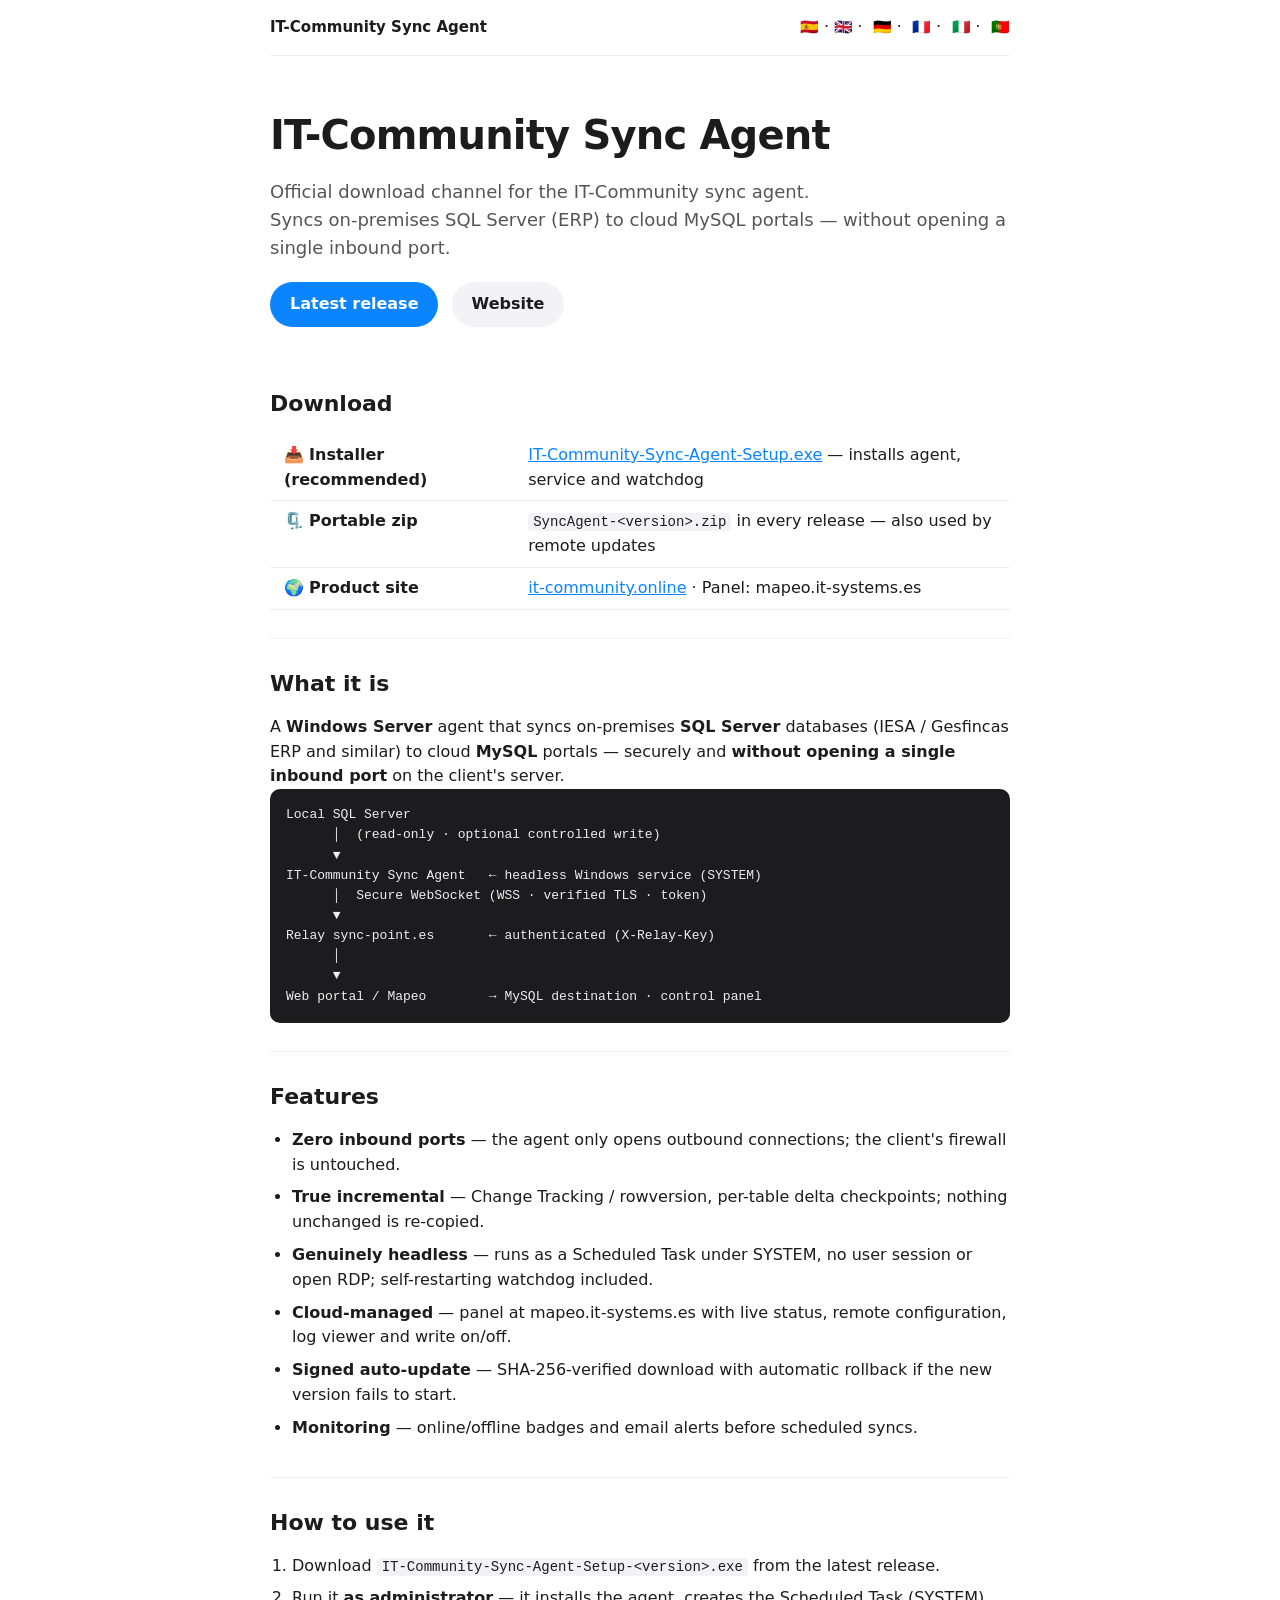
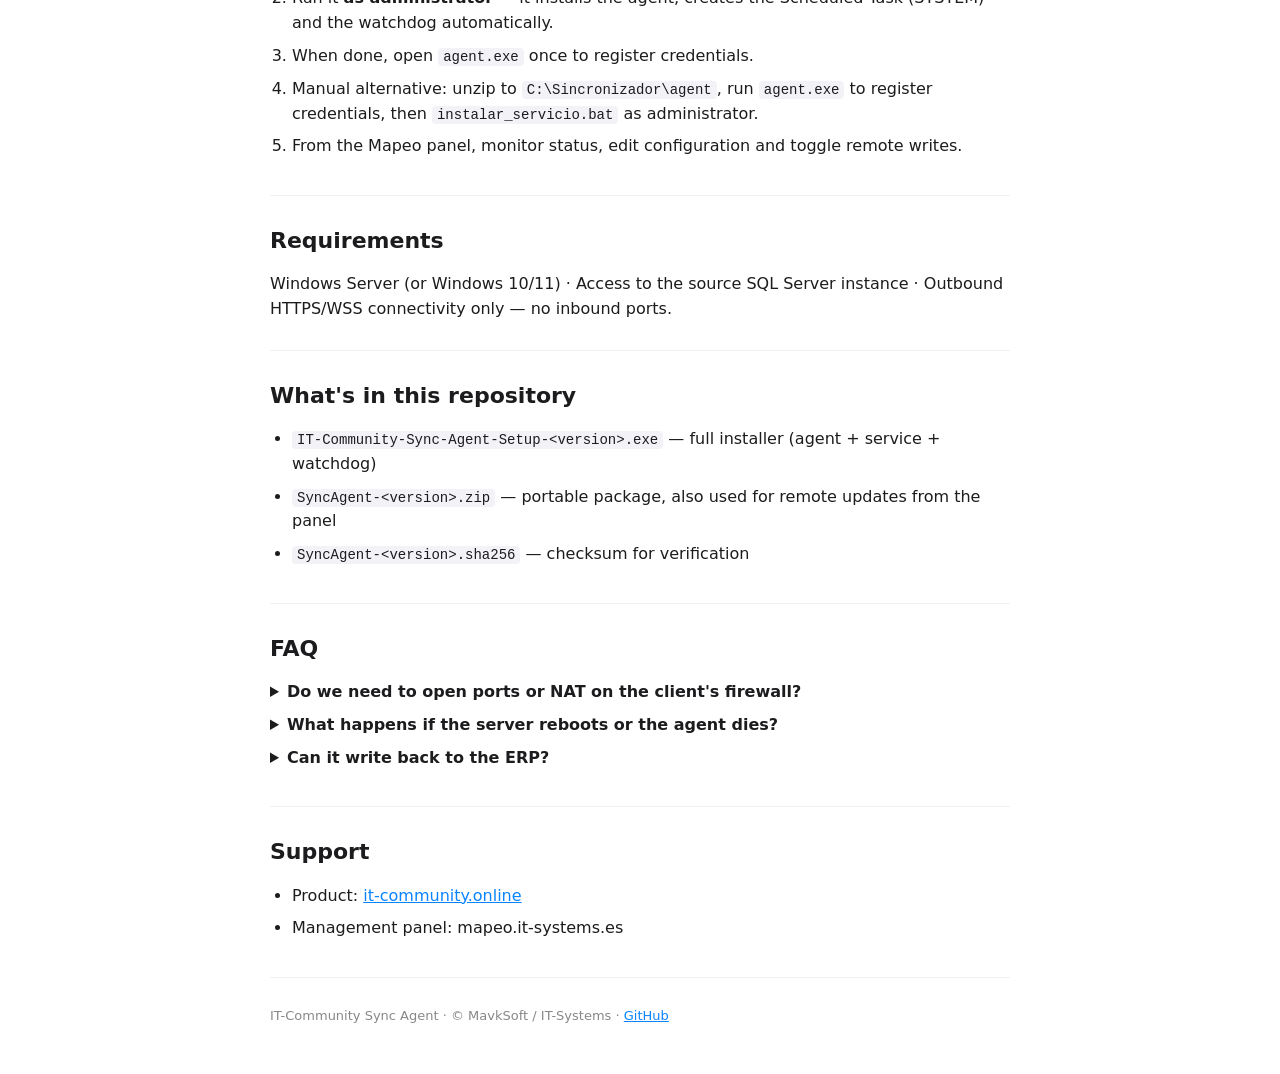
==== docs/en.html @ 8b7dd5f9 "docs: screenshots, LICENSE/SECURITY/SUPPORT, CHANGELOG, issue templates, funding, docs site" ====
<!doctype html><html lang="en"><head><meta charset="utf-8">
<meta name="viewport" content="width=device-width,initial-scale=1">
<title>IT-Community Sync Agent — docs</title>
<link rel="stylesheet" href="style.css"></head><body>
<nav><strong>IT-Community Sync Agent</strong><span class="langs"><a href="?lang=es">🇪🇸</a> · <strong>🇬🇧</strong> · <a href="?lang=de">🇩🇪</a> · <a href="?lang=fr">🇫🇷</a> · <a href="?lang=it">🇮🇹</a> · <a href="?lang=pt">🇵🇹</a></span></nav>
<header><h1>IT-Community Sync Agent</h1><p class="tag">Official download channel for the IT-Community sync agent.<br>Syncs on-premises SQL Server (ERP) to cloud MySQL portals — without opening a single inbound port.</p>
<p><a class="btn" href="https://github.com/mavksoft/it-community-sync-agent-releases/releases/latest">Latest release</a>
<a class="btn ghost" href="https://it-community.online">Website</a></p></header>
<main>
<section><h2>Download</h2><table><tr><td>📥 <strong>Installer (recommended)</strong></td><td><a href="https://github.com/mavksoft/it-community-sync-agent-releases/releases/latest">IT-Community-Sync-Agent-Setup.exe</a> — installs agent, service and watchdog</td></tr><tr><td>🗜️ <strong>Portable zip</strong></td><td><code>SyncAgent-&lt;version&gt;.zip</code> in every release — also used by remote updates</td></tr><tr><td>🌍 <strong>Product site</strong></td><td><a href="https://it-community.online">it-community.online</a> · Panel: mapeo.it-systems.es</td></tr></table></section>
<section><h2>What it is</h2><p>A <strong>Windows Server</strong> agent that syncs on-premises <strong>SQL Server</strong> databases (IESA / Gesfincas ERP and similar) to cloud <strong>MySQL</strong> portals — securely and <strong>without opening a single inbound port</strong> on the client&#x27;s server.</p>
<pre>Local SQL Server
      │  (read-only · optional controlled write)
      ▼
IT-Community Sync Agent   ← headless Windows service (SYSTEM)
      │  Secure WebSocket (WSS · verified TLS · token)
      ▼
Relay sync-point.es       ← authenticated (X-Relay-Key)
      │
      ▼
Web portal / Mapeo        → MySQL destination · control panel</pre></section>
<section><h2>Features</h2><ul><li><strong>Zero inbound ports</strong> — the agent only opens outbound connections; the client&#x27;s firewall is untouched.</li><li><strong>True incremental</strong> — Change Tracking / rowversion, per-table delta checkpoints; nothing unchanged is re-copied.</li><li><strong>Genuinely headless</strong> — runs as a Scheduled Task under SYSTEM, no user session or open RDP; self-restarting watchdog included.</li><li><strong>Cloud-managed</strong> — panel at mapeo.it-systems.es with live status, remote configuration, log viewer and write on/off.</li><li><strong>Signed auto-update</strong> — SHA-256-verified download with automatic rollback if the new version fails to start.</li><li><strong>Monitoring</strong> — online/offline badges and email alerts before scheduled syncs.</li></ul></section>
<section><h2>How to use it</h2><ol><li>Download <code>IT-Community-Sync-Agent-Setup-&lt;version&gt;.exe</code> from the latest release.</li><li>Run it <strong>as administrator</strong> — it installs the agent, creates the Scheduled Task (SYSTEM) and the watchdog automatically.</li><li>When done, open <code>agent.exe</code> once to register credentials.</li><li>Manual alternative: unzip to <code>C:\Sincronizador\agent</code>, run <code>agent.exe</code> to register credentials, then <code>instalar_servicio.bat</code> as administrator.</li><li>From the Mapeo panel, monitor status, edit configuration and toggle remote writes.</li></ol></section>
<section><h2>Requirements</h2><p>Windows Server (or Windows 10/11) · Access to the source SQL Server instance · Outbound HTTPS/WSS connectivity only — no inbound ports.</p></section>
<section><h2>What's in this repository</h2><ul><li><code>IT-Community-Sync-Agent-Setup-&lt;version&gt;.exe</code> — full installer (agent + service + watchdog)</li><li><code>SyncAgent-&lt;version&gt;.zip</code> — portable package, also used for remote updates from the panel</li><li><code>SyncAgent-&lt;version&gt;.sha256</code> — checksum for verification</li></ul></section>
<section><h2>FAQ</h2><details><summary>Do we need to open ports or NAT on the client&#x27;s firewall?</summary><p>No. The agent only makes outbound WSS/TLS connections to the relay — it works behind any standard corporate firewall.</p></details><details><summary>What happens if the server reboots or the agent dies?</summary><p>The Scheduled Task starts it at boot and the watchdog relaunches it if it crashes; the panel flags the agent offline if it stops responding.</p></details><details><summary>Can it write back to the ERP?</summary><p>Writing is optional and controlled — toggled from the Mapeo panel.</p></details></section>
<section><h2>Support</h2><ul><li>Product: <a href="https://it-community.online">it-community.online</a></li><li>Management panel: mapeo.it-systems.es</li></ul></section>
<footer>IT-Community Sync Agent · © MavkSoft / IT-Systems · <a href="https://github.com/mavksoft/it-community-sync-agent-releases">GitHub</a></footer>
<script>
const q=new URLSearchParams(location.search),l=q.get('lang');
if(!l&&!document.documentElement.lang===undefined){}
</script></main></body></html>
---- docs/style.css ----
*{box-sizing:border-box;margin:0}body{font:16px/1.55 -apple-system,'Segoe UI',system-ui,sans-serif;color:#1c1c1e;background:#fff;max-width:780px;margin:0 auto;padding:0 20px}
nav{display:flex;justify-content:space-between;align-items:center;padding:16px 0;border-bottom:1px solid #eee;font-size:15px}
nav .langs a{margin-left:6px;text-decoration:none}
header{padding:48px 0 32px}h1{font-size:40px;letter-spacing:-.02em}
.tag{color:#555;font-size:18px;margin:12px 0 20px}
.btn{display:inline-block;background:#0a84ff;color:#fff!important;padding:10px 20px;border-radius:999px;text-decoration:none;font-weight:600}
.btn.ghost{background:#f2f2f7;color:#1c1c1e!important;margin-left:8px}
section{padding:28px 0;border-bottom:1px solid #f0f0f0}h2{font-size:22px;margin-bottom:14px}
ul,ol{padding-left:22px}li{margin:8px 0}td,th{padding:8px 14px;text-align:left;border-bottom:1px solid #eee;vertical-align:top}
table{border-collapse:collapse;width:100%}code{background:#f2f2f7;padding:1px 5px;border-radius:4px;font-size:14px}
pre{background:#1c1c1e;color:#eee;padding:16px;border-radius:10px;overflow:auto;font-size:13px}
details{margin:8px 0}summary{cursor:pointer;font-weight:600}
a{color:#0a84ff}footer{padding:28px 0 48px;color:#888;font-size:13px}
@media(prefers-color-scheme:dark){body{background:#1c1c1e;color:#f2f2f7}nav,section{border-color:#2c2c2e}td,th{border-color:#2c2c2e}.tag{color:#aaa}code{background:#2c2c2e}.btn.ghost{background:#2c2c2e;color:#f2f2f7!important}}
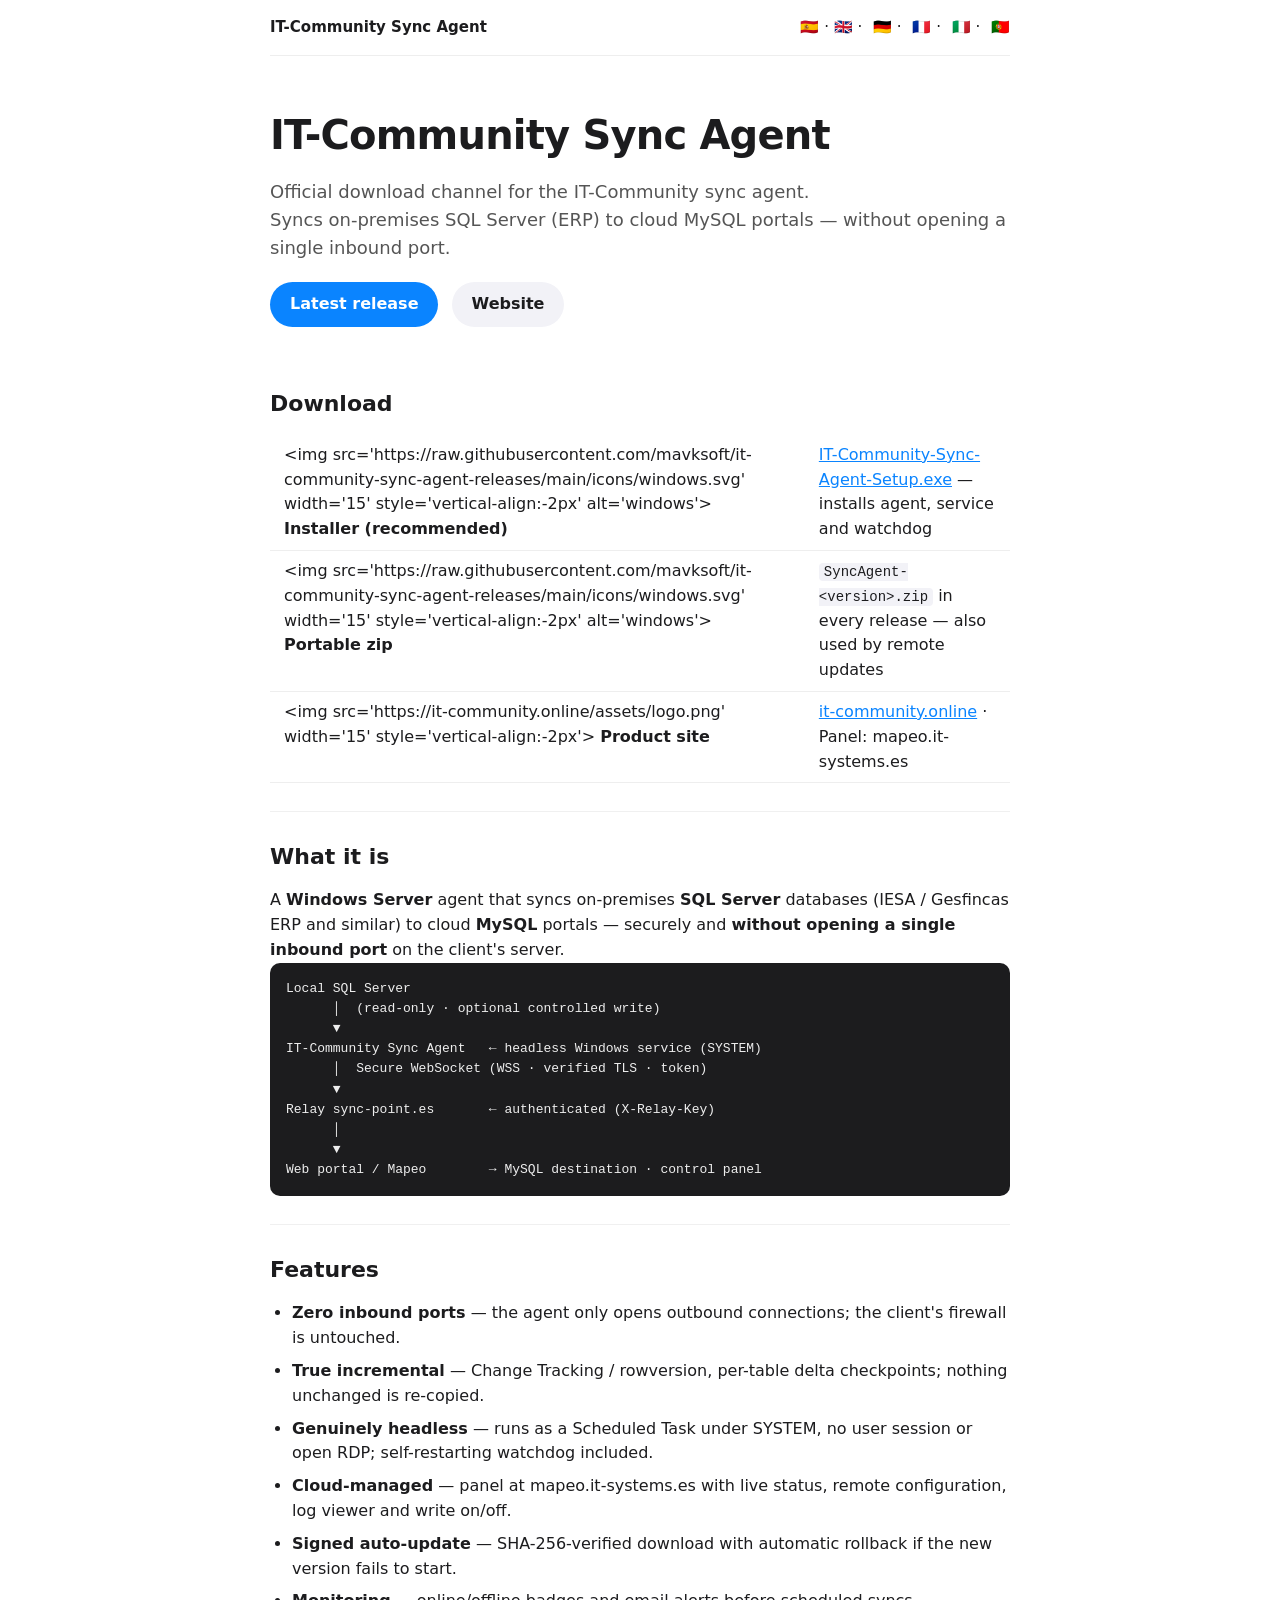
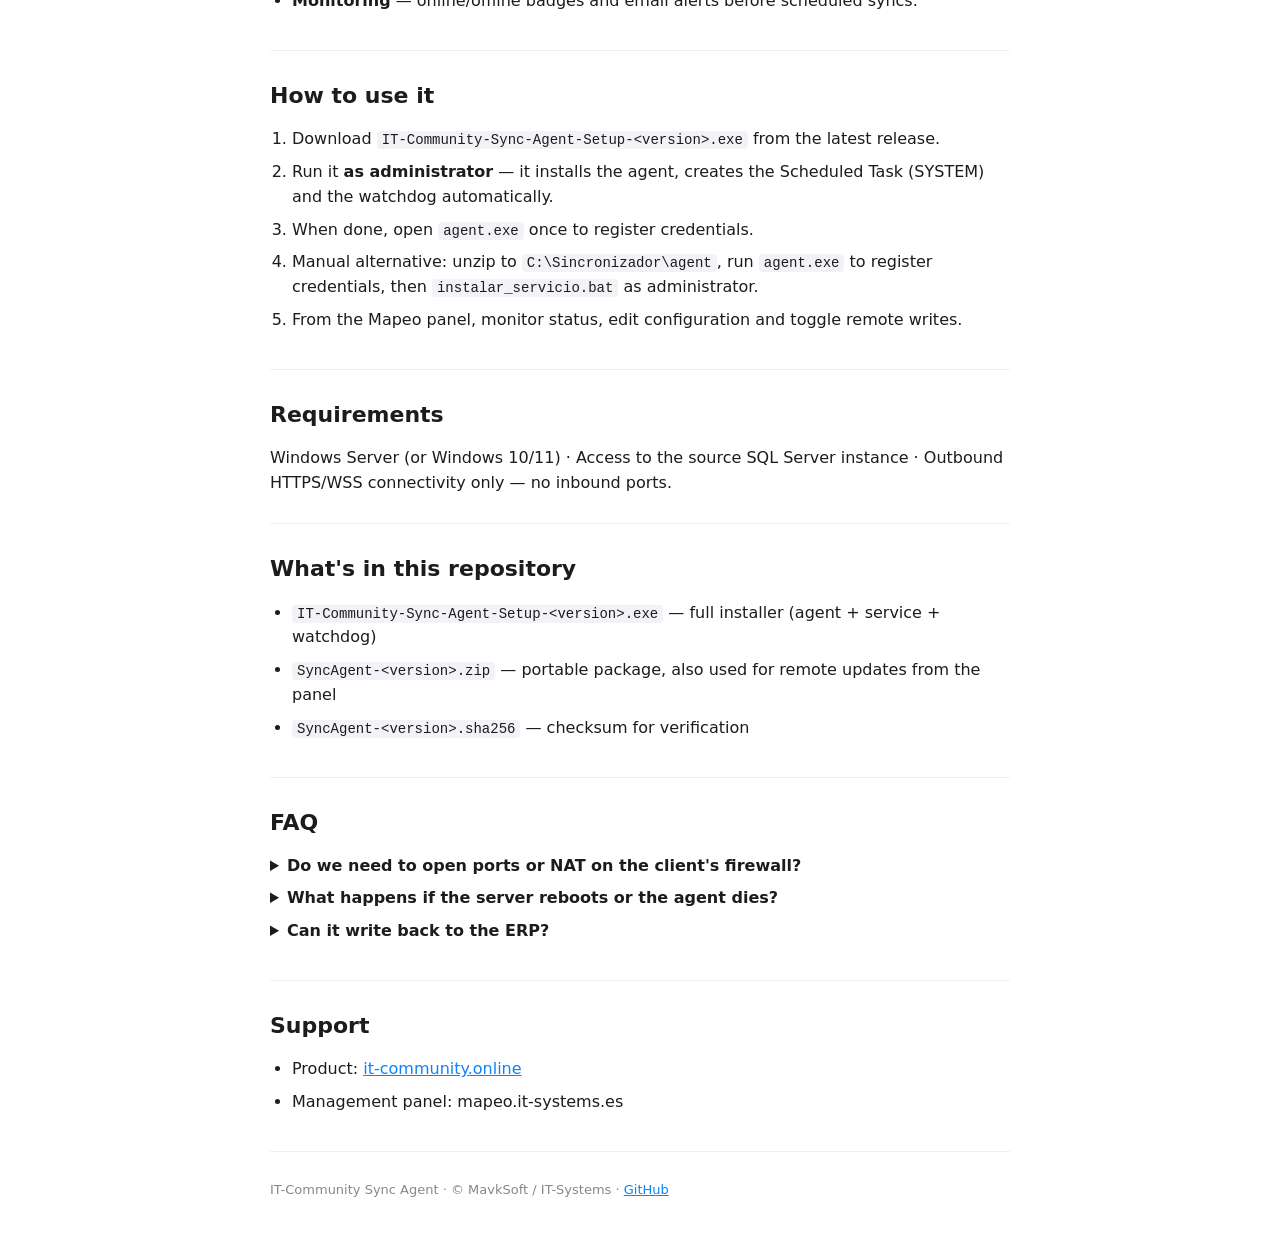
==== commit 8d29f13b: "docs: official platform icons in download tables" ====
--- a/docs/en.html
+++ b/docs/en.html
@@ -7,7 +7,7 @@
 <p><a class="btn" href="https://github.com/mavksoft/it-community-sync-agent-releases/releases/latest">Latest release</a>
 <a class="btn ghost" href="https://it-community.online">Website</a></p></header>
 <main>
-<section><h2>Download</h2><table><tr><td>📥 <strong>Installer (recommended)</strong></td><td><a href="https://github.com/mavksoft/it-community-sync-agent-releases/releases/latest">IT-Community-Sync-Agent-Setup.exe</a> — installs agent, service and watchdog</td></tr><tr><td>🗜️ <strong>Portable zip</strong></td><td><code>SyncAgent-&lt;version&gt;.zip</code> in every release — also used by remote updates</td></tr><tr><td>🌍 <strong>Product site</strong></td><td><a href="https://it-community.online">it-community.online</a> · Panel: mapeo.it-systems.es</td></tr></table></section>
+<section><h2>Download</h2><table><tr><td>&lt;img src=&#x27;https://raw.githubusercontent.com/mavksoft/it-community-sync-agent-releases/main/icons/windows.svg&#x27; width=&#x27;15&#x27; style=&#x27;vertical-align:-2px&#x27; alt=&#x27;windows&#x27;&gt; <strong>Installer (recommended)</strong></td><td><a href="https://github.com/mavksoft/it-community-sync-agent-releases/releases/latest">IT-Community-Sync-Agent-Setup.exe</a> — installs agent, service and watchdog</td></tr><tr><td>&lt;img src=&#x27;https://raw.githubusercontent.com/mavksoft/it-community-sync-agent-releases/main/icons/windows.svg&#x27; width=&#x27;15&#x27; style=&#x27;vertical-align:-2px&#x27; alt=&#x27;windows&#x27;&gt; <strong>Portable zip</strong></td><td><code>SyncAgent-&lt;version&gt;.zip</code> in every release — also used by remote updates</td></tr><tr><td>&lt;img src=&#x27;https://it-community.online/assets/logo.png&#x27; width=&#x27;15&#x27; style=&#x27;vertical-align:-2px&#x27;&gt; <strong>Product site</strong></td><td><a href="https://it-community.online">it-community.online</a> · Panel: mapeo.it-systems.es</td></tr></table></section>
 <section><h2>What it is</h2><p>A <strong>Windows Server</strong> agent that syncs on-premises <strong>SQL Server</strong> databases (IESA / Gesfincas ERP and similar) to cloud <strong>MySQL</strong> portals — securely and <strong>without opening a single inbound port</strong> on the client&#x27;s server.</p>
 <pre>Local SQL Server
       │  (read-only · optional controlled write)
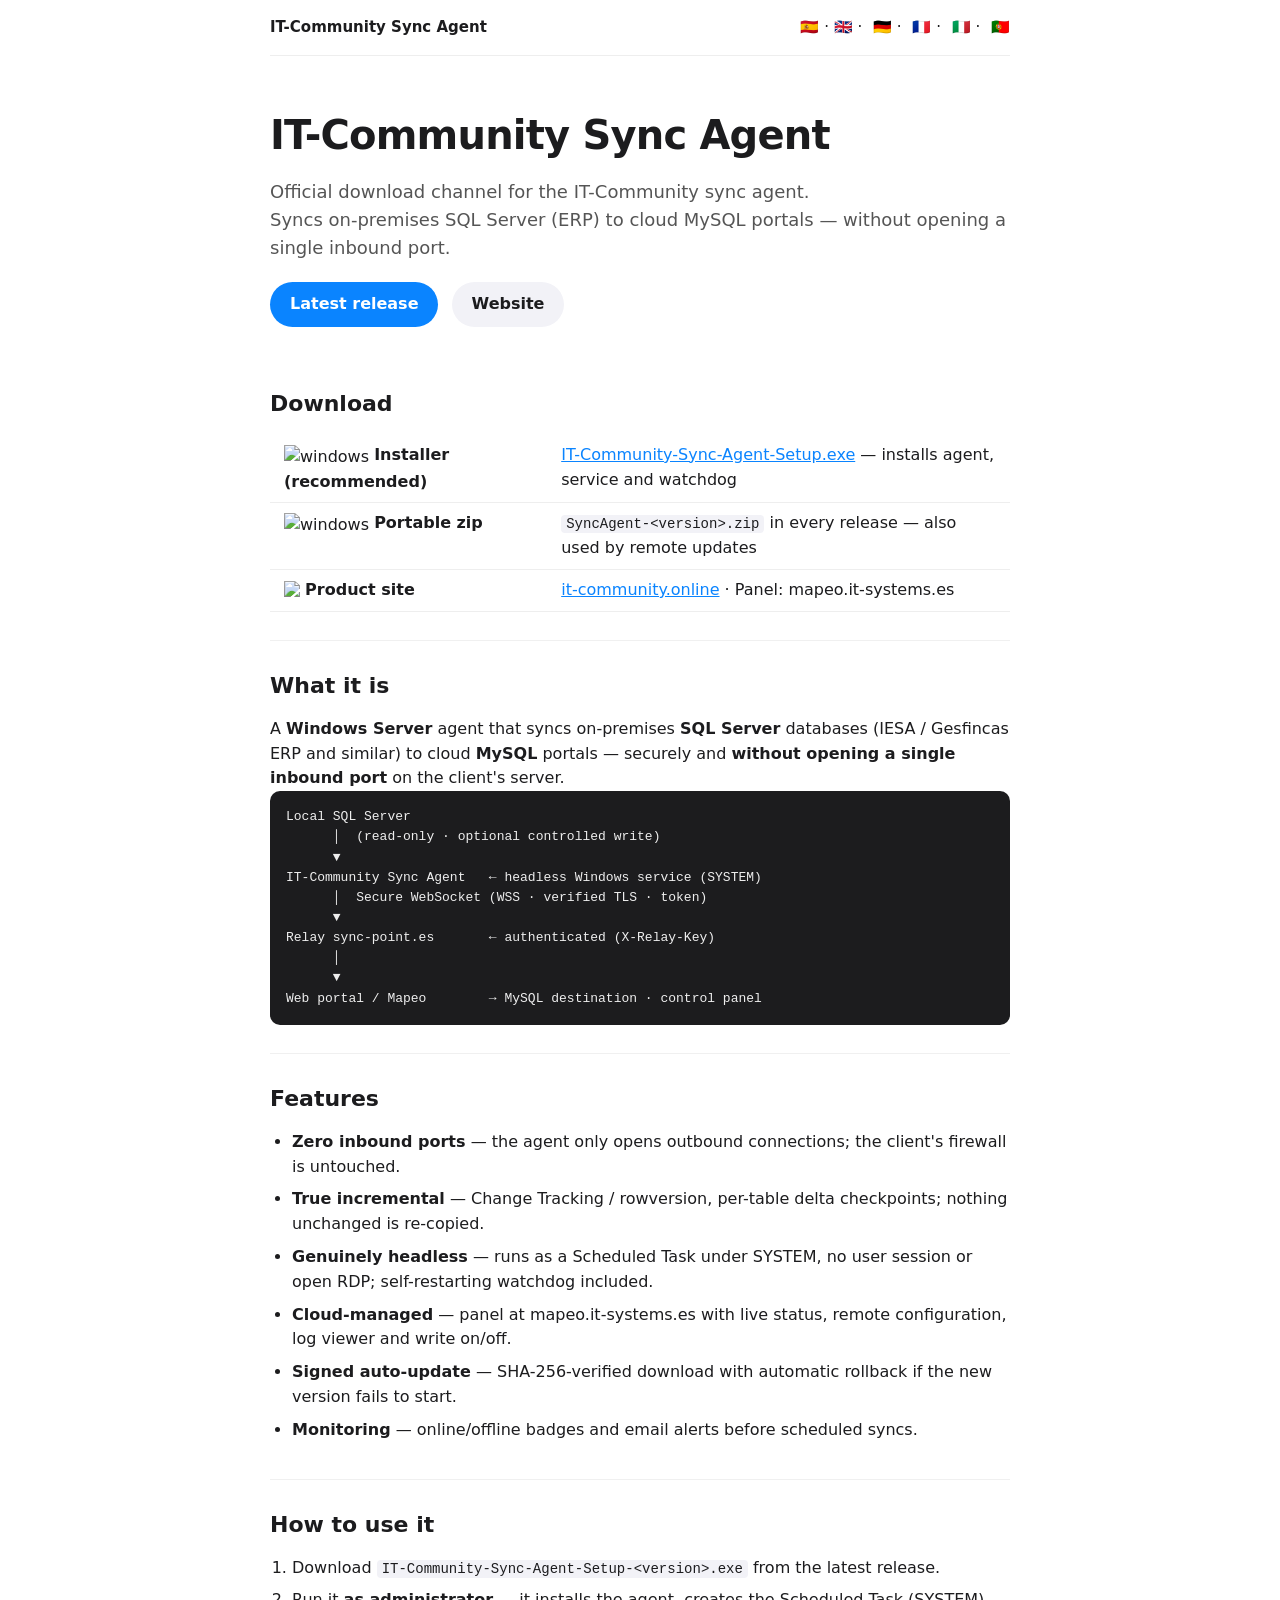
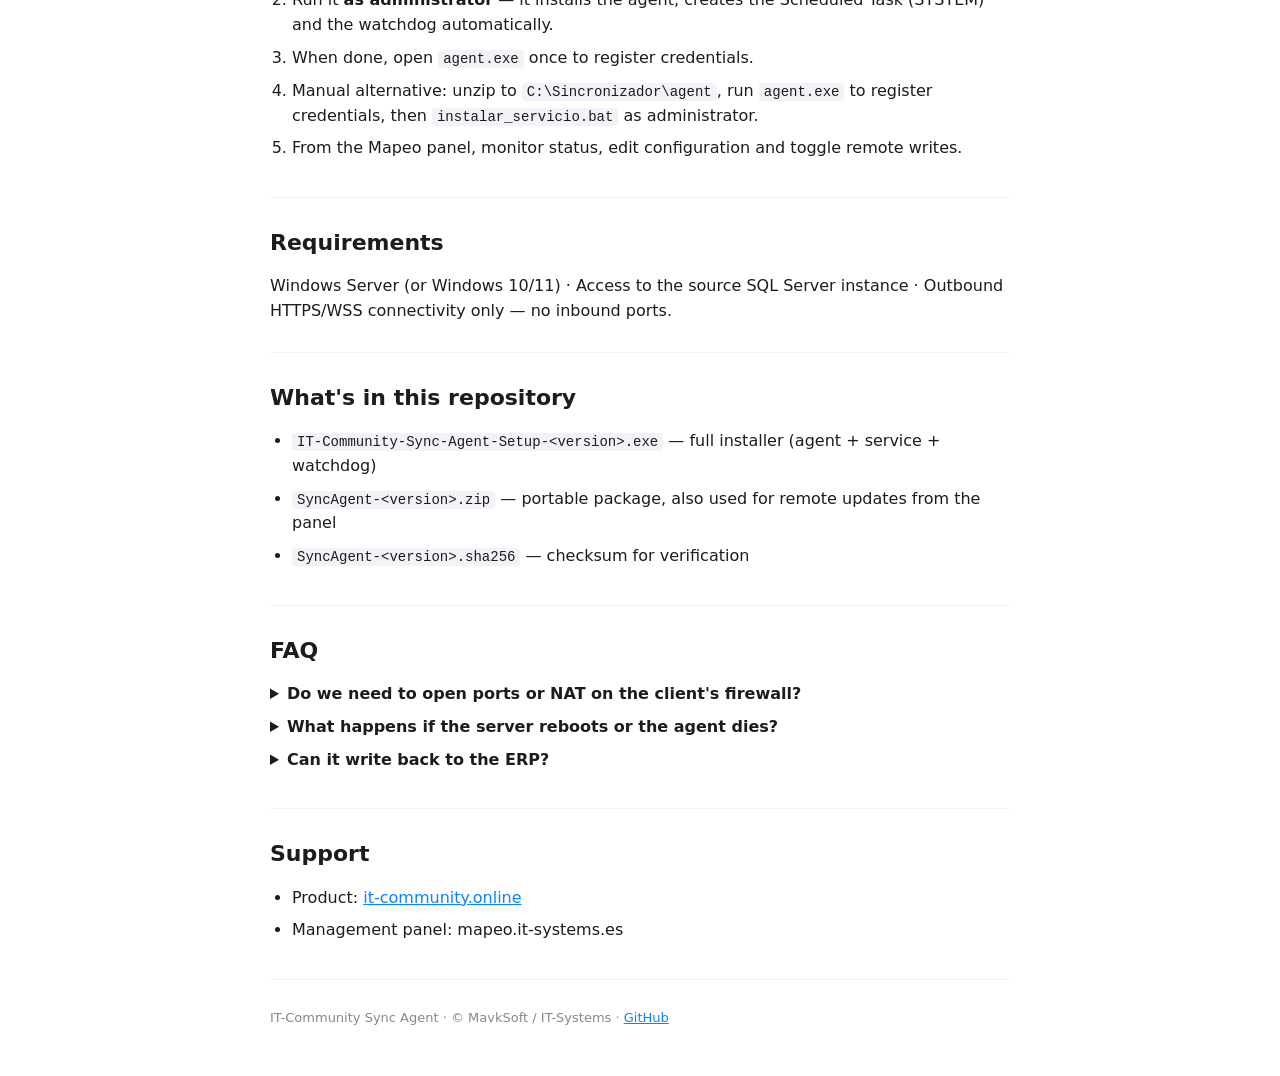
==== commit 6da63909: "fix: unescape img tags in docs pages" ====
--- a/docs/en.html
+++ b/docs/en.html
@@ -7,7 +7,7 @@
 <p><a class="btn" href="https://github.com/mavksoft/it-community-sync-agent-releases/releases/latest">Latest release</a>
 <a class="btn ghost" href="https://it-community.online">Website</a></p></header>
 <main>
-<section><h2>Download</h2><table><tr><td>&lt;img src=&#x27;https://raw.githubusercontent.com/mavksoft/it-community-sync-agent-releases/main/icons/windows.svg&#x27; width=&#x27;15&#x27; style=&#x27;vertical-align:-2px&#x27; alt=&#x27;windows&#x27;&gt; <strong>Installer (recommended)</strong></td><td><a href="https://github.com/mavksoft/it-community-sync-agent-releases/releases/latest">IT-Community-Sync-Agent-Setup.exe</a> — installs agent, service and watchdog</td></tr><tr><td>&lt;img src=&#x27;https://raw.githubusercontent.com/mavksoft/it-community-sync-agent-releases/main/icons/windows.svg&#x27; width=&#x27;15&#x27; style=&#x27;vertical-align:-2px&#x27; alt=&#x27;windows&#x27;&gt; <strong>Portable zip</strong></td><td><code>SyncAgent-&lt;version&gt;.zip</code> in every release — also used by remote updates</td></tr><tr><td>&lt;img src=&#x27;https://it-community.online/assets/logo.png&#x27; width=&#x27;15&#x27; style=&#x27;vertical-align:-2px&#x27;&gt; <strong>Product site</strong></td><td><a href="https://it-community.online">it-community.online</a> · Panel: mapeo.it-systems.es</td></tr></table></section>
+<section><h2>Download</h2><table><tr><td><img src='https://raw.githubusercontent.com/mavksoft/it-community-sync-agent-releases/main/icons/windows.svg' width='15' style='vertical-align:-2px' alt='windows'> <strong>Installer (recommended)</strong></td><td><a href="https://github.com/mavksoft/it-community-sync-agent-releases/releases/latest">IT-Community-Sync-Agent-Setup.exe</a> — installs agent, service and watchdog</td></tr><tr><td><img src='https://raw.githubusercontent.com/mavksoft/it-community-sync-agent-releases/main/icons/windows.svg' width='15' style='vertical-align:-2px' alt='windows'> <strong>Portable zip</strong></td><td><code>SyncAgent-&lt;version&gt;.zip</code> in every release — also used by remote updates</td></tr><tr><td><img src='https://it-community.online/assets/logo.png' width='15' style='vertical-align:-2px'> <strong>Product site</strong></td><td><a href="https://it-community.online">it-community.online</a> · Panel: mapeo.it-systems.es</td></tr></table></section>
 <section><h2>What it is</h2><p>A <strong>Windows Server</strong> agent that syncs on-premises <strong>SQL Server</strong> databases (IESA / Gesfincas ERP and similar) to cloud <strong>MySQL</strong> portals — securely and <strong>without opening a single inbound port</strong> on the client&#x27;s server.</p>
 <pre>Local SQL Server
       │  (read-only · optional controlled write)
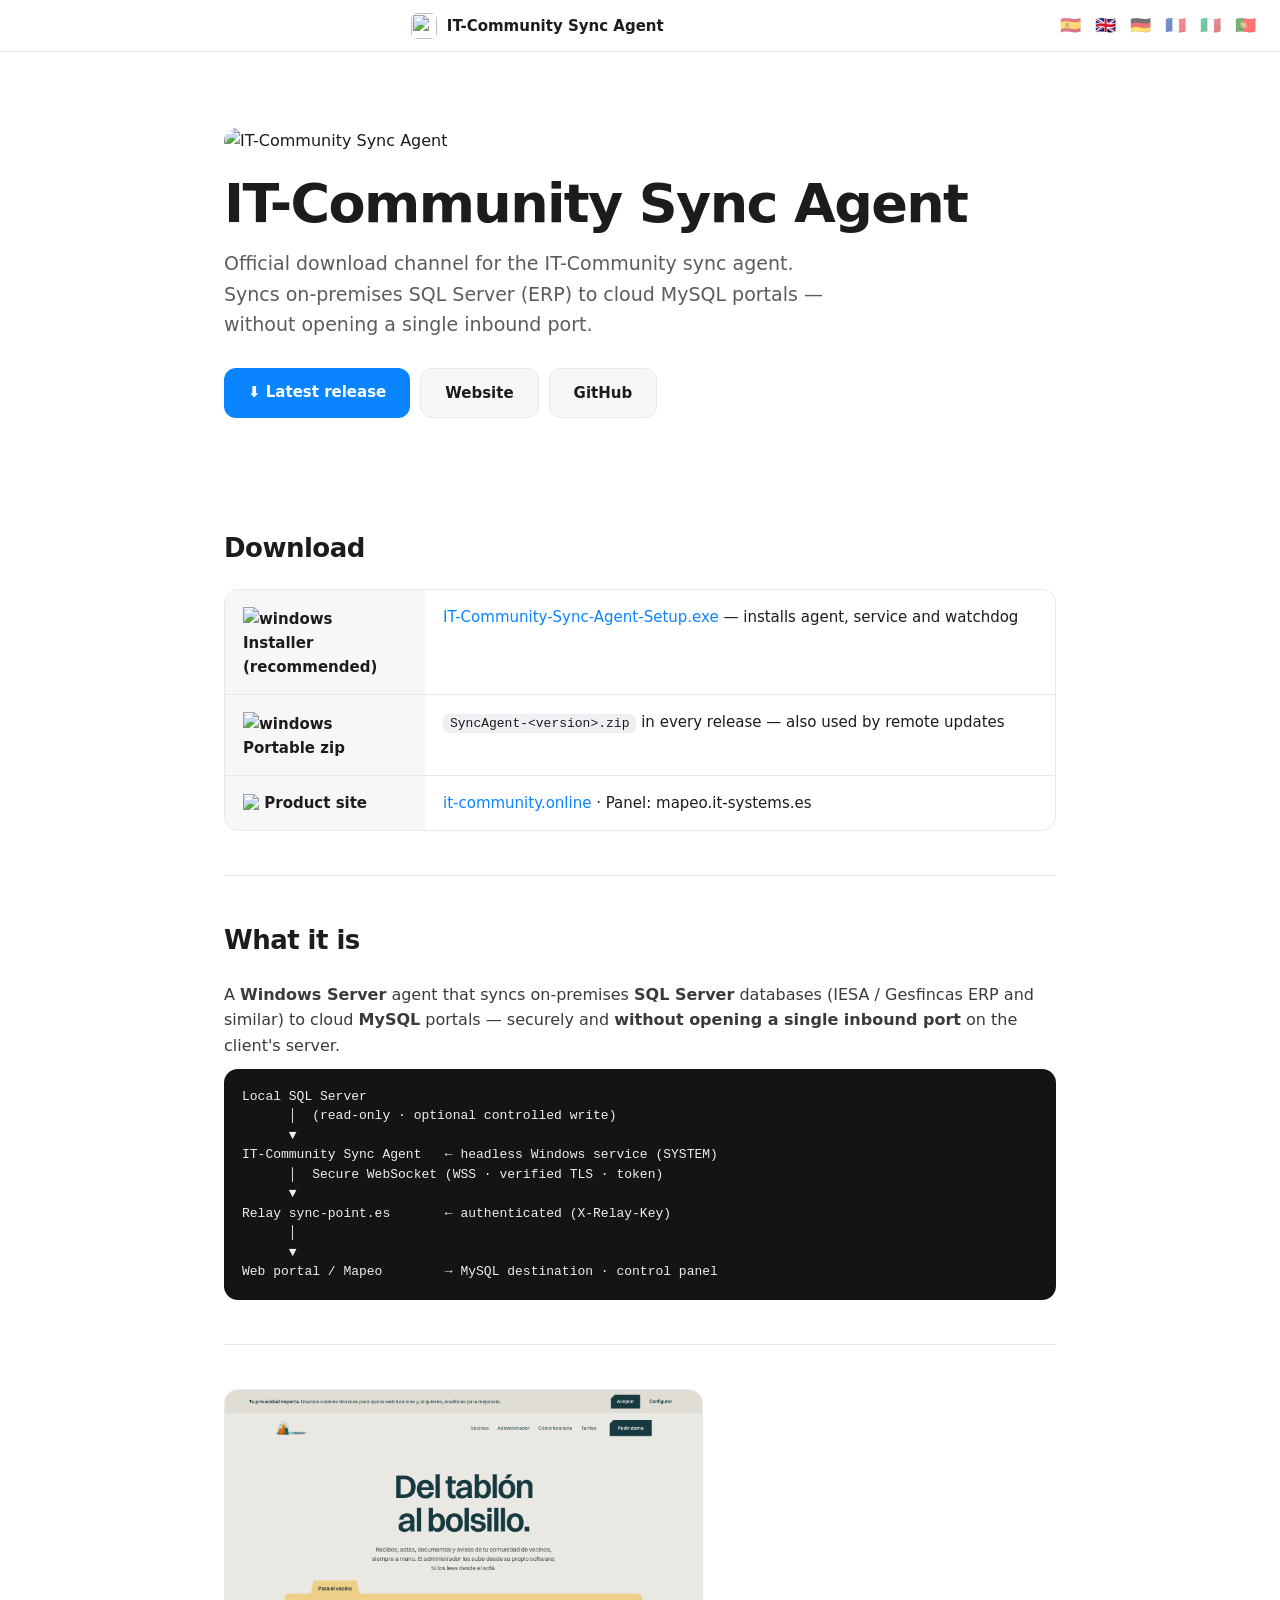
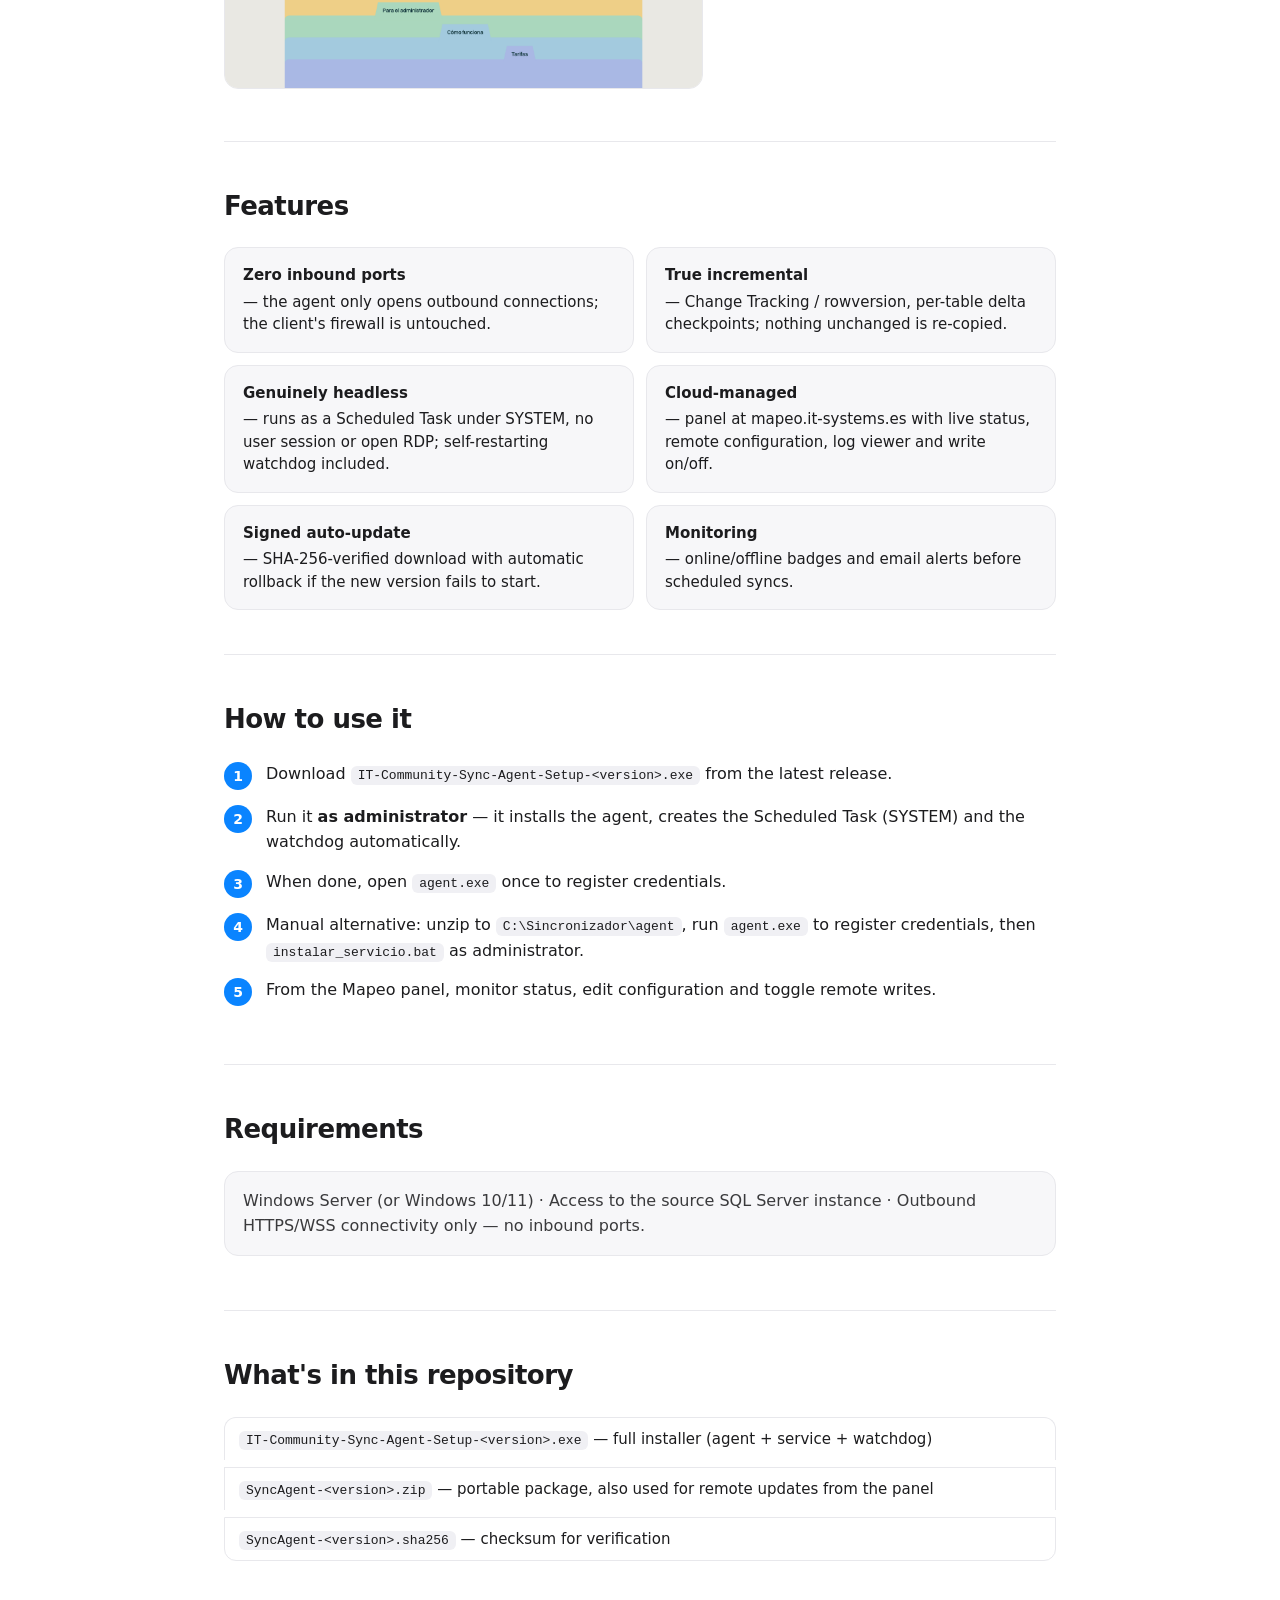
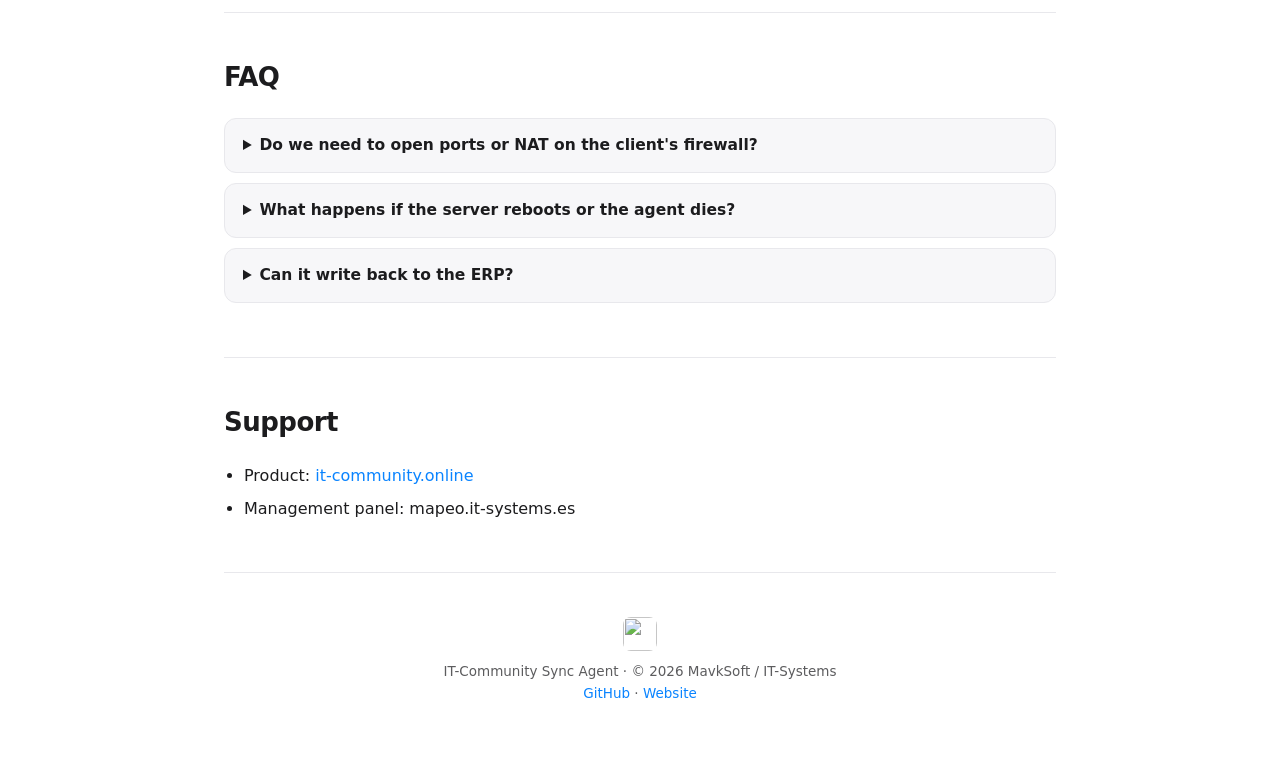
==== commit e959aee4: "docs: redesigned docs site, fixed lang links, filenames" ====
--- a/docs/en.html
+++ b/docs/en.html
@@ -2,12 +2,17 @@
 <meta name="viewport" content="width=device-width,initial-scale=1">
 <title>IT-Community Sync Agent — docs</title>
 <link rel="stylesheet" href="style.css"></head><body>
-<nav><strong>IT-Community Sync Agent</strong><span class="langs"><a href="?lang=es">🇪🇸</a> · <strong>🇬🇧</strong> · <a href="?lang=de">🇩🇪</a> · <a href="?lang=fr">🇫🇷</a> · <a href="?lang=it">🇮🇹</a> · <a href="?lang=pt">🇵🇹</a></span></nav>
-<header><h1>IT-Community Sync Agent</h1><p class="tag">Official download channel for the IT-Community sync agent.<br>Syncs on-premises SQL Server (ERP) to cloud MySQL portals — without opening a single inbound port.</p>
-<p><a class="btn" href="https://github.com/mavksoft/it-community-sync-agent-releases/releases/latest">Latest release</a>
-<a class="btn ghost" href="https://it-community.online">Website</a></p></header>
+<nav><div class="brand"><img src="https://it-community.online/assets/logo.png" alt="">IT-Community Sync Agent</div><div class="langs"><a class="lc" href="es.html">🇪🇸</a> <span class="lc on">🇬🇧</span> <a class="lc" href="de.html">🇩🇪</a> <a class="lc" href="fr.html">🇫🇷</a> <a class="lc" href="it.html">🇮🇹</a> <a class="lc" href="pt.html">🇵🇹</a></div></nav>
+<header>
+<img class="hlogo" src="https://it-community.online/assets/logo.png" alt="IT-Community Sync Agent">
+<h1>IT-Community Sync Agent</h1>
+<p class="tag">Official download channel for the IT-Community sync agent.<br>Syncs on-premises SQL Server (ERP) to cloud MySQL portals — without opening a single inbound port.</p>
+<p class="cta"><a class="btn" href="https://github.com/mavksoft/it-community-sync-agent-releases/releases/latest">⬇ Latest release</a>
+<a class="btn ghost" href="https://it-community.online">Website</a>
+<a class="btn ghost" href="https://github.com/mavksoft/it-community-sync-agent-releases">GitHub</a></p>
+</header>
 <main>
-<section><h2>Download</h2><table><tr><td><img src='https://raw.githubusercontent.com/mavksoft/it-community-sync-agent-releases/main/icons/windows.svg' width='15' style='vertical-align:-2px' alt='windows'> <strong>Installer (recommended)</strong></td><td><a href="https://github.com/mavksoft/it-community-sync-agent-releases/releases/latest">IT-Community-Sync-Agent-Setup.exe</a> — installs agent, service and watchdog</td></tr><tr><td><img src='https://raw.githubusercontent.com/mavksoft/it-community-sync-agent-releases/main/icons/windows.svg' width='15' style='vertical-align:-2px' alt='windows'> <strong>Portable zip</strong></td><td><code>SyncAgent-&lt;version&gt;.zip</code> in every release — also used by remote updates</td></tr><tr><td><img src='https://it-community.online/assets/logo.png' width='15' style='vertical-align:-2px'> <strong>Product site</strong></td><td><a href="https://it-community.online">it-community.online</a> · Panel: mapeo.it-systems.es</td></tr></table></section>
+<section id="dl"><h2>Download</h2><div class="dltable"><div class="dlrow"><div class="dlk"><img src='https://raw.githubusercontent.com/mavksoft/it-community-sync-agent-releases/main/icons/windows.svg' width='15' style='vertical-align:-2px' alt='windows'> <strong>Installer (recommended)</strong></div><div class="dlv"><a href="https://github.com/mavksoft/it-community-sync-agent-releases/releases/latest">IT-Community-Sync-Agent-Setup.exe</a> — installs agent, service and watchdog</div></div><div class="dlrow"><div class="dlk"><img src='https://raw.githubusercontent.com/mavksoft/it-community-sync-agent-releases/main/icons/windows.svg' width='15' style='vertical-align:-2px' alt='windows'> <strong>Portable zip</strong></div><div class="dlv"><code>SyncAgent-&lt;version&gt;.zip</code> in every release — also used by remote updates</div></div><div class="dlrow"><div class="dlk"><img src='https://it-community.online/assets/logo.png' width='15' style='vertical-align:-2px'> <strong>Product site</strong></div><div class="dlv"><a href="https://it-community.online">it-community.online</a> · Panel: mapeo.it-systems.es</div></div></div></section>
 <section><h2>What it is</h2><p>A <strong>Windows Server</strong> agent that syncs on-premises <strong>SQL Server</strong> databases (IESA / Gesfincas ERP and similar) to cloud <strong>MySQL</strong> portals — securely and <strong>without opening a single inbound port</strong> on the client&#x27;s server.</p>
 <pre>Local SQL Server
       │  (read-only · optional controlled write)
@@ -19,14 +24,12 @@
       │
       ▼
 Web portal / Mapeo        → MySQL destination · control panel</pre></section>
-<section><h2>Features</h2><ul><li><strong>Zero inbound ports</strong> — the agent only opens outbound connections; the client&#x27;s firewall is untouched.</li><li><strong>True incremental</strong> — Change Tracking / rowversion, per-table delta checkpoints; nothing unchanged is re-copied.</li><li><strong>Genuinely headless</strong> — runs as a Scheduled Task under SYSTEM, no user session or open RDP; self-restarting watchdog included.</li><li><strong>Cloud-managed</strong> — panel at mapeo.it-systems.es with live status, remote configuration, log viewer and write on/off.</li><li><strong>Signed auto-update</strong> — SHA-256-verified download with automatic rollback if the new version fails to start.</li><li><strong>Monitoring</strong> — online/offline badges and email alerts before scheduled syncs.</li></ul></section>
-<section><h2>How to use it</h2><ol><li>Download <code>IT-Community-Sync-Agent-Setup-&lt;version&gt;.exe</code> from the latest release.</li><li>Run it <strong>as administrator</strong> — it installs the agent, creates the Scheduled Task (SYSTEM) and the watchdog automatically.</li><li>When done, open <code>agent.exe</code> once to register credentials.</li><li>Manual alternative: unzip to <code>C:\Sincronizador\agent</code>, run <code>agent.exe</code> to register credentials, then <code>instalar_servicio.bat</code> as administrator.</li><li>From the Mapeo panel, monitor status, edit configuration and toggle remote writes.</li></ol></section>
-<section><h2>Requirements</h2><p>Windows Server (or Windows 10/11) · Access to the source SQL Server instance · Outbound HTTPS/WSS connectivity only — no inbound ports.</p></section>
-<section><h2>What's in this repository</h2><ul><li><code>IT-Community-Sync-Agent-Setup-&lt;version&gt;.exe</code> — full installer (agent + service + watchdog)</li><li><code>SyncAgent-&lt;version&gt;.zip</code> — portable package, also used for remote updates from the panel</li><li><code>SyncAgent-&lt;version&gt;.sha256</code> — checksum for verification</li></ul></section>
+<section><div class="shots"><img src="../screenshots/website.png" alt="screenshot"></div></section>
+<section><h2>Features</h2><div class='cards'><div class='card'><strong>Zero inbound ports</strong> — the agent only opens outbound connections; the client&#x27;s firewall is untouched.</div><div class='card'><strong>True incremental</strong> — Change Tracking / rowversion, per-table delta checkpoints; nothing unchanged is re-copied.</div><div class='card'><strong>Genuinely headless</strong> — runs as a Scheduled Task under SYSTEM, no user session or open RDP; self-restarting watchdog included.</div><div class='card'><strong>Cloud-managed</strong> — panel at mapeo.it-systems.es with live status, remote configuration, log viewer and write on/off.</div><div class='card'><strong>Signed auto-update</strong> — SHA-256-verified download with automatic rollback if the new version fails to start.</div><div class='card'><strong>Monitoring</strong> — online/offline badges and email alerts before scheduled syncs.</div></div></section>
+<section><h2>How to use it</h2><ol class='steps'><li><span class='n'>1</span><span>Download <code>IT-Community-Sync-Agent-Setup-&lt;version&gt;.exe</code> from the latest release.</span></li><li><span class='n'>2</span><span>Run it <strong>as administrator</strong> — it installs the agent, creates the Scheduled Task (SYSTEM) and the watchdog automatically.</span></li><li><span class='n'>3</span><span>When done, open <code>agent.exe</code> once to register credentials.</span></li><li><span class='n'>4</span><span>Manual alternative: unzip to <code>C:\Sincronizador\agent</code>, run <code>agent.exe</code> to register credentials, then <code>instalar_servicio.bat</code> as administrator.</span></li><li><span class='n'>5</span><span>From the Mapeo panel, monitor status, edit configuration and toggle remote writes.</span></li></ol></section>
+<section><h2>Requirements</h2><p class='req'>Windows Server (or Windows 10/11) · Access to the source SQL Server instance · Outbound HTTPS/WSS connectivity only — no inbound ports.</p></section>
+<section><h2>What's in this repository</h2><ul class='files'><li><code>IT-Community-Sync-Agent-Setup-&lt;version&gt;.exe</code> — full installer (agent + service + watchdog)</li><li><code>SyncAgent-&lt;version&gt;.zip</code> — portable package, also used for remote updates from the panel</li><li><code>SyncAgent-&lt;version&gt;.sha256</code> — checksum for verification</li></ul></section>
 <section><h2>FAQ</h2><details><summary>Do we need to open ports or NAT on the client&#x27;s firewall?</summary><p>No. The agent only makes outbound WSS/TLS connections to the relay — it works behind any standard corporate firewall.</p></details><details><summary>What happens if the server reboots or the agent dies?</summary><p>The Scheduled Task starts it at boot and the watchdog relaunches it if it crashes; the panel flags the agent offline if it stops responding.</p></details><details><summary>Can it write back to the ERP?</summary><p>Writing is optional and controlled — toggled from the Mapeo panel.</p></details></section>
 <section><h2>Support</h2><ul><li>Product: <a href="https://it-community.online">it-community.online</a></li><li>Management panel: mapeo.it-systems.es</li></ul></section>
-<footer>IT-Community Sync Agent · © MavkSoft / IT-Systems · <a href="https://github.com/mavksoft/it-community-sync-agent-releases">GitHub</a></footer>
-<script>
-const q=new URLSearchParams(location.search),l=q.get('lang');
-if(!l&&!document.documentElement.lang===undefined){}
-</script></main></body></html>+<footer><img src="https://it-community.online/assets/logo.png" alt=""><br>IT-Community Sync Agent · © 2026 MavkSoft / IT-Systems<br><a href="https://github.com/mavksoft/it-community-sync-agent-releases">GitHub</a> · <a href="https://it-community.online">Website</a></footer>
+</main></body></html>
--- a/docs/style.css
+++ b/docs/style.css
@@ -1,14 +1,57 @@
-*{box-sizing:border-box;margin:0}body{font:16px/1.55 -apple-system,'Segoe UI',system-ui,sans-serif;color:#1c1c1e;background:#fff;max-width:780px;margin:0 auto;padding:0 20px}
-nav{display:flex;justify-content:space-between;align-items:center;padding:16px 0;border-bottom:1px solid #eee;font-size:15px}
-nav .langs a{margin-left:6px;text-decoration:none}
-header{padding:48px 0 32px}h1{font-size:40px;letter-spacing:-.02em}
-.tag{color:#555;font-size:18px;margin:12px 0 20px}
-.btn{display:inline-block;background:#0a84ff;color:#fff!important;padding:10px 20px;border-radius:999px;text-decoration:none;font-weight:600}
-.btn.ghost{background:#f2f2f7;color:#1c1c1e!important;margin-left:8px}
-section{padding:28px 0;border-bottom:1px solid #f0f0f0}h2{font-size:22px;margin-bottom:14px}
-ul,ol{padding-left:22px}li{margin:8px 0}td,th{padding:8px 14px;text-align:left;border-bottom:1px solid #eee;vertical-align:top}
-table{border-collapse:collapse;width:100%}code{background:#f2f2f7;padding:1px 5px;border-radius:4px;font-size:14px}
-pre{background:#1c1c1e;color:#eee;padding:16px;border-radius:10px;overflow:auto;font-size:13px}
-details{margin:8px 0}summary{cursor:pointer;font-weight:600}
-a{color:#0a84ff}footer{padding:28px 0 48px;color:#888;font-size:13px}
-@media(prefers-color-scheme:dark){body{background:#1c1c1e;color:#f2f2f7}nav,section{border-color:#2c2c2e}td,th{border-color:#2c2c2e}.tag{color:#aaa}code{background:#2c2c2e}.btn.ghost{background:#2c2c2e;color:#f2f2f7!important}}
+*{box-sizing:border-box;margin:0}
+:root{--bg:#fff;--fg:#1c1c1e;--mut:#5c5c5e;--card:#f7f7f9;--line:#e8e8ec;--acc:#0a84ff;--acc2:#0055d4;--code:#f0f0f4}
+body{font:16px/1.6 -apple-system,'Segoe UI',system-ui,sans-serif;color:var(--fg);background:var(--bg);-webkit-font-smoothing:antialiased}
+nav{position:sticky;top:0;background:rgba(255,255,255,.85);backdrop-filter:saturate(180%) blur(12px);border-bottom:1px solid var(--line);z-index:10}
+nav .brand{display:flex;align-items:center;gap:10px;font-weight:700;font-size:15px;max-width:880px;margin:0 auto}
+nav{ display:flex;justify-content:space-between;align-items:center;padding:12px 24px}
+.brand img{height:26px;width:26px;object-fit:contain;border-radius:6px}
+.langs a,.langs .lc{text-decoration:none;font-size:17px;margin-left:9px;opacity:.55;transition:opacity .15s}
+.langs a:hover{opacity:1}.langs .on{opacity:1}
+header{max-width:880px;margin:0 auto;padding:76px 24px 56px;text-align:left}
+.hlogo{height:64px;width:64px;object-fit:contain;border-radius:14px;margin-bottom:22px}
+h1{font-size:clamp(34px,6vw,54px);letter-spacing:-.03em;line-height:1.05}
+.tag{color:var(--mut);font-size:19px;margin:16px 0 28px;max-width:640px}
+.cta{display:flex;gap:10px;flex-wrap:wrap}
+.btn{display:inline-block;background:var(--acc);color:#fff!important;padding:12px 24px;border-radius:12px;text-decoration:none;font-weight:600;font-size:15px;transition:transform .12s,background .12s}
+.btn:hover{background:var(--acc2);transform:translateY(-1px)}
+.btn.ghost{background:var(--card);color:var(--fg)!important;border:1px solid var(--line)}
+.btn.ghost:hover{background:var(--line)}
+main{max-width:880px;margin:0 auto;padding:0 24px}
+section{padding:44px 0;border-bottom:1px solid var(--line)}
+h2{font-size:26px;letter-spacing:-.02em;margin-bottom:20px}
+p{margin:10px 0;color:#3a3a3c}
+.dltable{border:1px solid var(--line);border-radius:14px;overflow:hidden}
+.dlrow{display:grid;grid-template-columns:200px 1fr;border-bottom:1px solid var(--line)}
+.dlrow:last-child{border-bottom:0}
+.dlk{padding:15px 18px;background:var(--card);font-weight:600;font-size:15px}
+.dlv{padding:15px 18px;font-size:15px}
+.shots{display:flex;gap:14px;overflow-x:auto;padding-bottom:8px}
+.shots img{height:300px;border-radius:14px;border:1px solid var(--line);object-fit:cover}
+.cards{display:grid;grid-template-columns:1fr 1fr;gap:12px}
+.card{background:var(--card);border:1px solid var(--line);border-radius:14px;padding:16px 18px;font-size:15px;line-height:1.5}
+.card strong{display:block;margin-bottom:4px}
+ol.steps{list-style:none;padding:0;counter-reset:s}
+ol.steps li{display:flex;gap:14px;align-items:flex-start;margin:14px 0;font-size:16px}
+ol.steps .n{flex:none;width:28px;height:28px;border-radius:50%;background:var(--acc);color:#fff;display:grid;place-items:center;font-weight:700;font-size:14px;margin-top:1px}
+.twrap{overflow-x:auto;border:1px solid var(--line);border-radius:14px}
+table{border-collapse:collapse;width:100%;font-size:15px}
+th{background:var(--card);text-align:left;padding:12px 16px;font-weight:700;border-bottom:1px solid var(--line)}
+td{padding:12px 16px;border-bottom:1px solid var(--line);vertical-align:top}
+tr:last-child td{border-bottom:0}
+.req{background:var(--card);border:1px solid var(--line);border-radius:14px;padding:16px 18px}
+ul.files{list-style:none;padding:0}
+ul.files li{padding:9px 14px;border:1px solid var(--line);border-bottom:0;font-size:15px}
+ul.files li:first-child{border-radius:12px 12px 0 0}
+ul.files li:last-child{border-bottom:1px solid var(--line);border-radius:0 0 12px 12px}
+ul{padding-left:20px}ul li{margin:7px 0}
+code{background:var(--code);padding:2px 7px;border-radius:6px;font:13px/1.4 ui-monospace,Menlo,monospace}
+pre{background:#141416;color:#eee;padding:18px;border-radius:14px;overflow:auto;font:13px/1.5 ui-monospace,Menlo,monospace}
+details{background:var(--card);border:1px solid var(--line);border-radius:12px;padding:14px 18px;margin:10px 0}
+details summary{cursor:pointer;font-weight:600;font-size:15.5px}
+details p{margin-top:10px;color:var(--mut);font-size:15px}
+a{color:var(--acc);text-decoration:none}
+a:hover{text-decoration:underline}
+footer{max-width:880px;margin:0 auto;padding:44px 24px 60px;color:var(--mut);font-size:13.5px;text-align:center}
+footer img{height:34px;width:34px;object-fit:contain;border-radius:8px;opacity:.9;margin-bottom:10px}
+@media(max-width:640px){.dlrow{grid-template-columns:1fr}.dlk{padding-bottom:4px}.dlv{padding-top:6px}.cards{grid-template-columns:1fr}header{padding:52px 24px 40px}}
+@media(prefers-color-scheme:dark){:root{--bg:#141416;--fg:#f2f2f7;--mut:#a0a0a5;--card:#1e1e21;--line:#2c2c30;--code:#2c2c30}nav{background:rgba(20,20,22,.85)}p{color:#d8d8dc}}
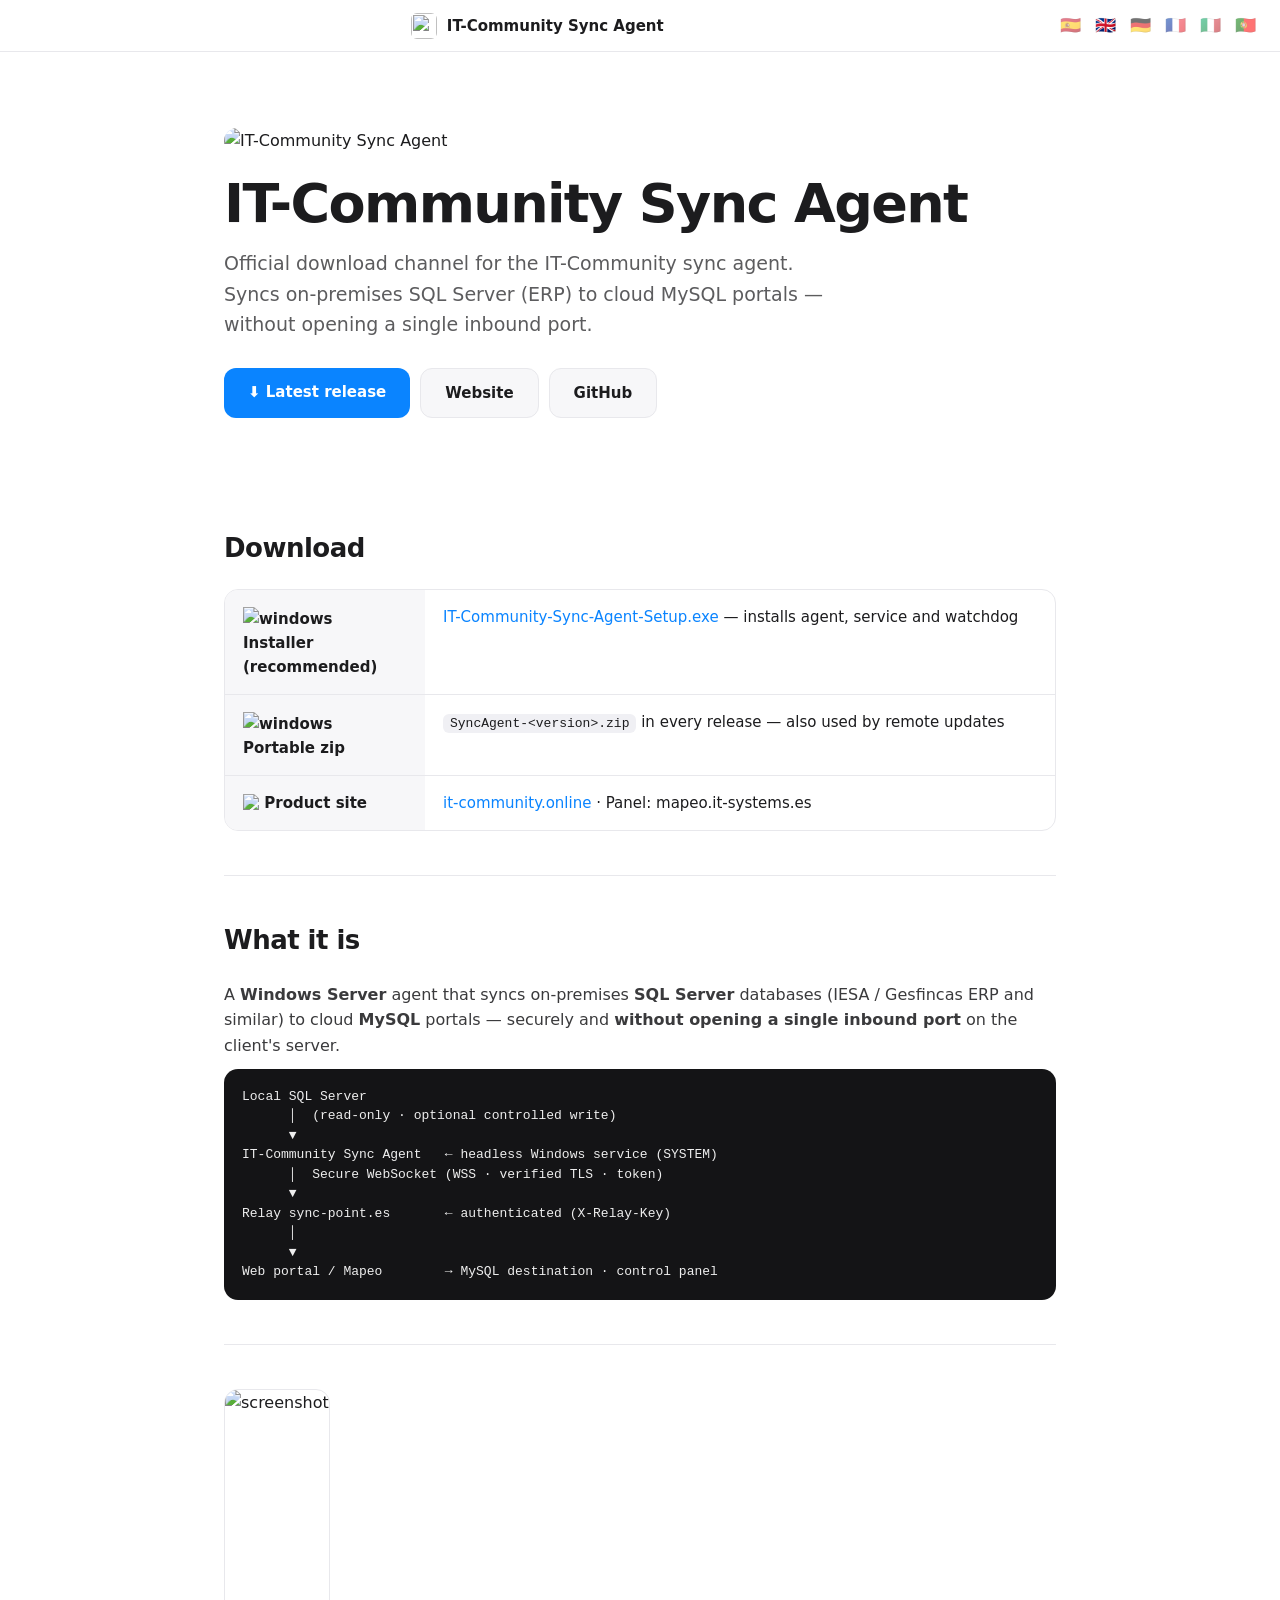
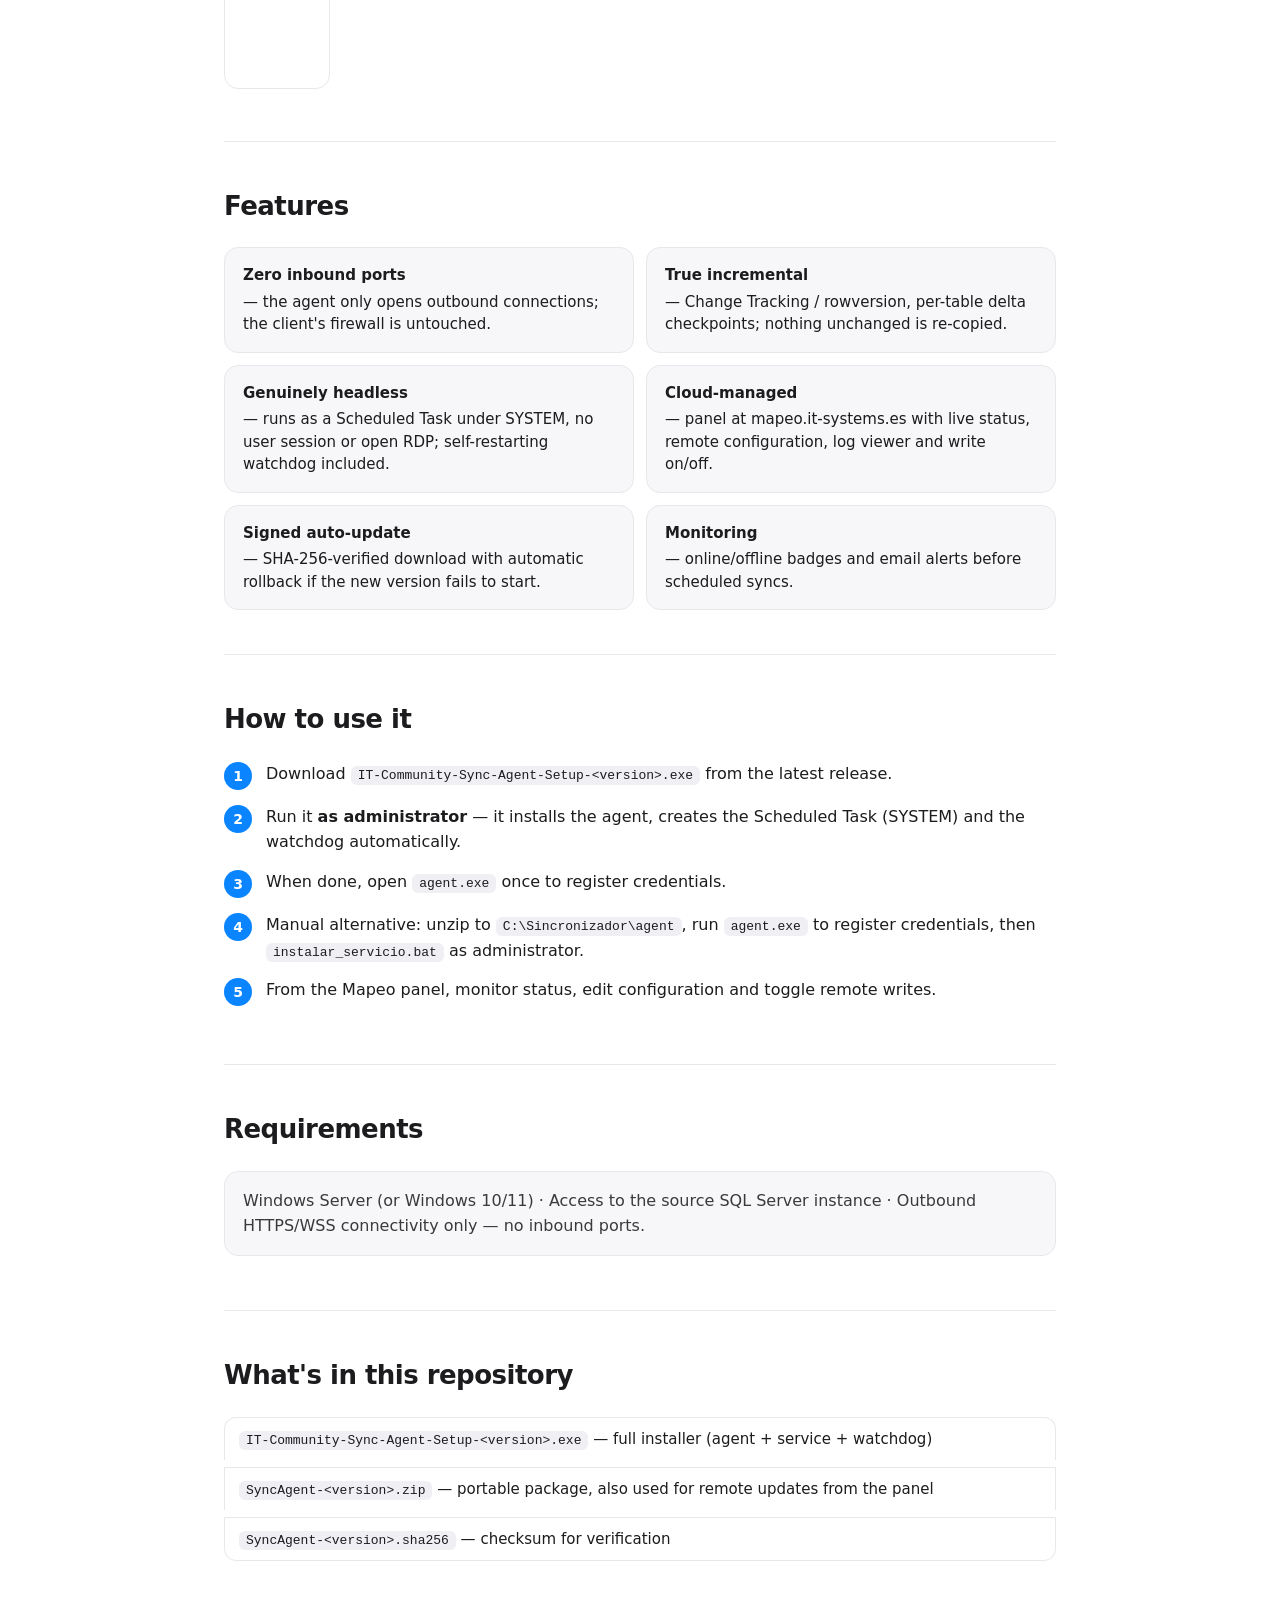
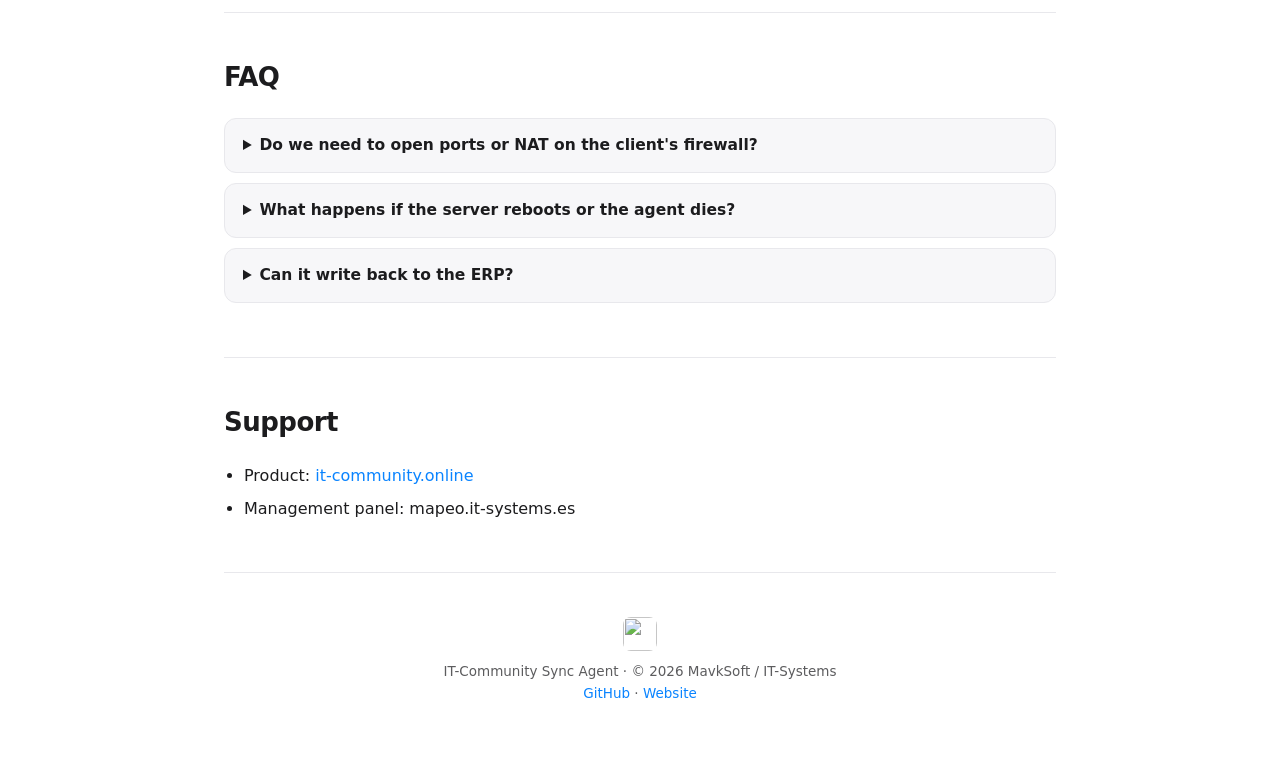
==== commit 98a8fc1e: "fix: absolute screenshot URLs in docs pages" ====
--- a/docs/en.html
+++ b/docs/en.html
@@ -24,7 +24,7 @@
       │
       ▼
 Web portal / Mapeo        → MySQL destination · control panel</pre></section>
-<section><div class="shots"><img src="../screenshots/website.png" alt="screenshot"></div></section>
+<section><div class="shots"><img src="https://raw.githubusercontent.com/mavksoft/it-community-sync-agent-releases/main/screenshots/website.png" alt="screenshot"></div></section>
 <section><h2>Features</h2><div class='cards'><div class='card'><strong>Zero inbound ports</strong> — the agent only opens outbound connections; the client&#x27;s firewall is untouched.</div><div class='card'><strong>True incremental</strong> — Change Tracking / rowversion, per-table delta checkpoints; nothing unchanged is re-copied.</div><div class='card'><strong>Genuinely headless</strong> — runs as a Scheduled Task under SYSTEM, no user session or open RDP; self-restarting watchdog included.</div><div class='card'><strong>Cloud-managed</strong> — panel at mapeo.it-systems.es with live status, remote configuration, log viewer and write on/off.</div><div class='card'><strong>Signed auto-update</strong> — SHA-256-verified download with automatic rollback if the new version fails to start.</div><div class='card'><strong>Monitoring</strong> — online/offline badges and email alerts before scheduled syncs.</div></div></section>
 <section><h2>How to use it</h2><ol class='steps'><li><span class='n'>1</span><span>Download <code>IT-Community-Sync-Agent-Setup-&lt;version&gt;.exe</code> from the latest release.</span></li><li><span class='n'>2</span><span>Run it <strong>as administrator</strong> — it installs the agent, creates the Scheduled Task (SYSTEM) and the watchdog automatically.</span></li><li><span class='n'>3</span><span>When done, open <code>agent.exe</code> once to register credentials.</span></li><li><span class='n'>4</span><span>Manual alternative: unzip to <code>C:\Sincronizador\agent</code>, run <code>agent.exe</code> to register credentials, then <code>instalar_servicio.bat</code> as administrator.</span></li><li><span class='n'>5</span><span>From the Mapeo panel, monitor status, edit configuration and toggle remote writes.</span></li></ol></section>
 <section><h2>Requirements</h2><p class='req'>Windows Server (or Windows 10/11) · Access to the source SQL Server instance · Outbound HTTPS/WSS connectivity only — no inbound ports.</p></section>
